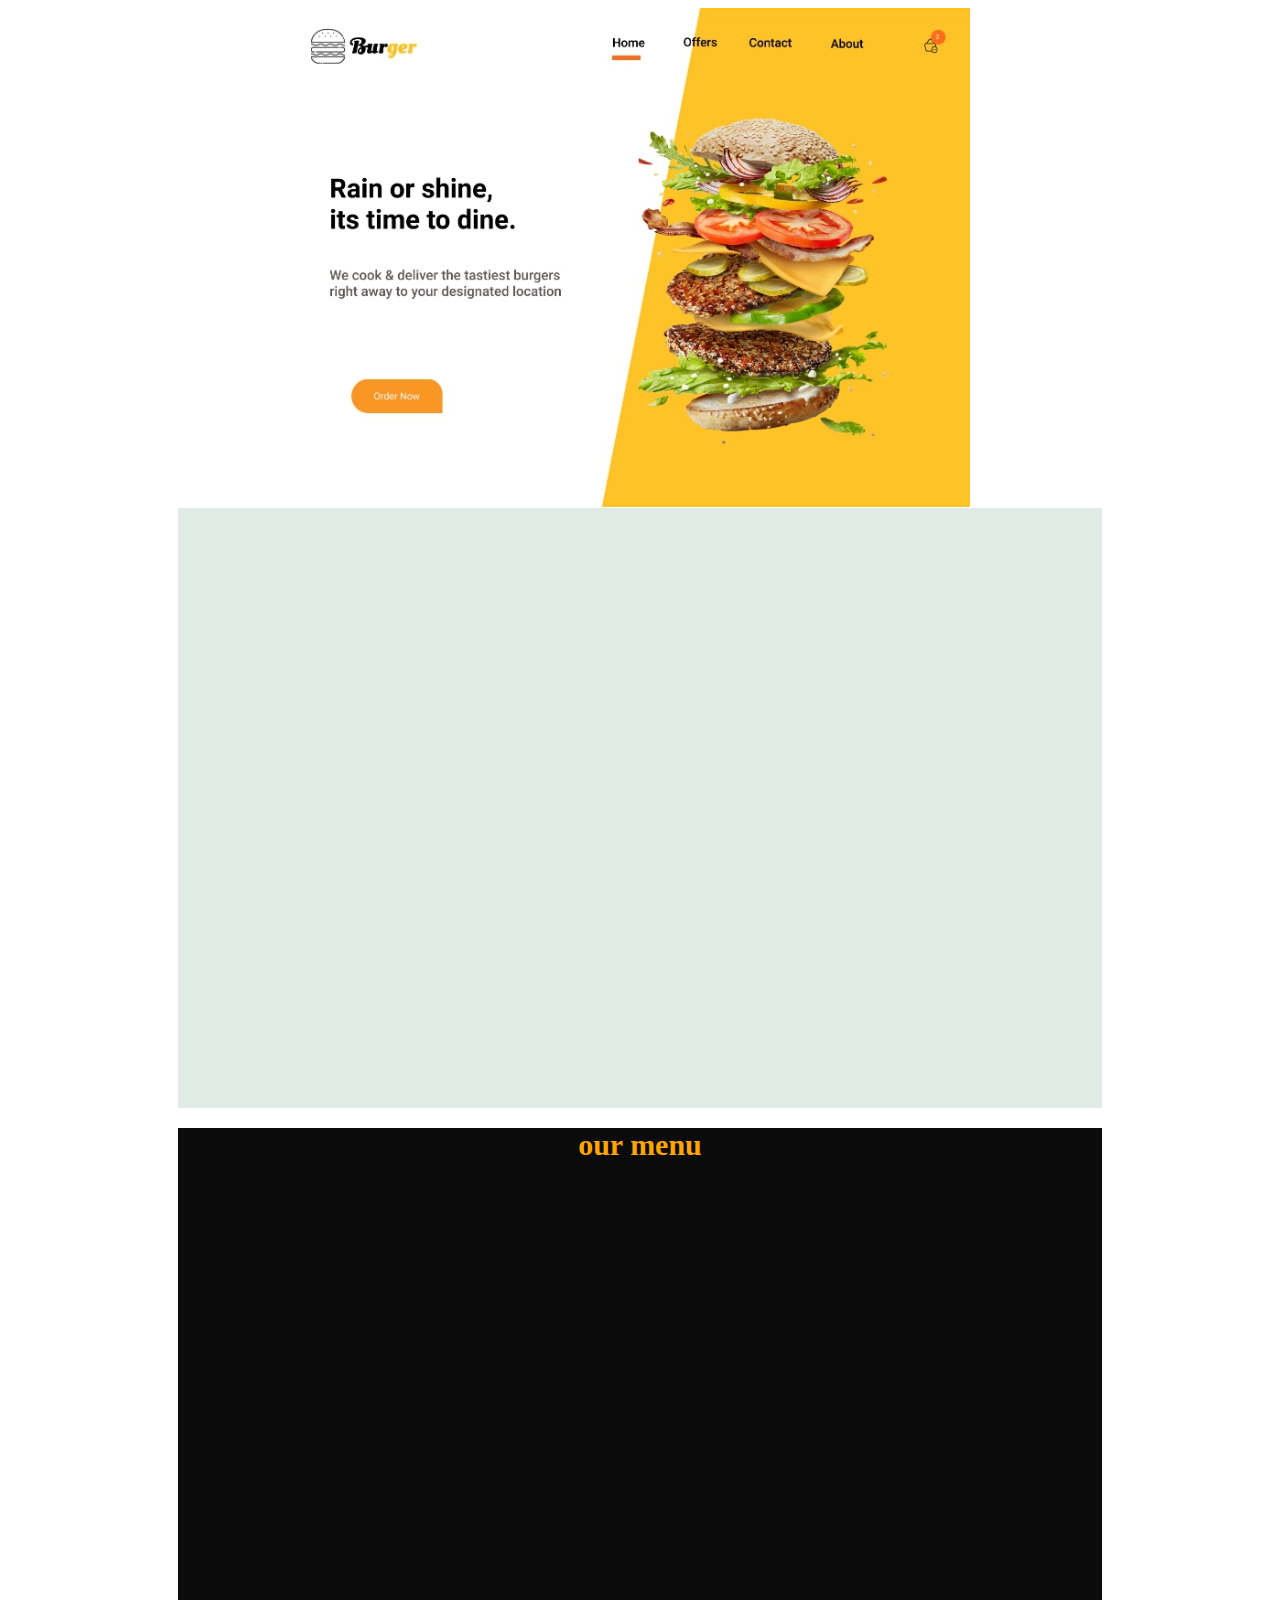
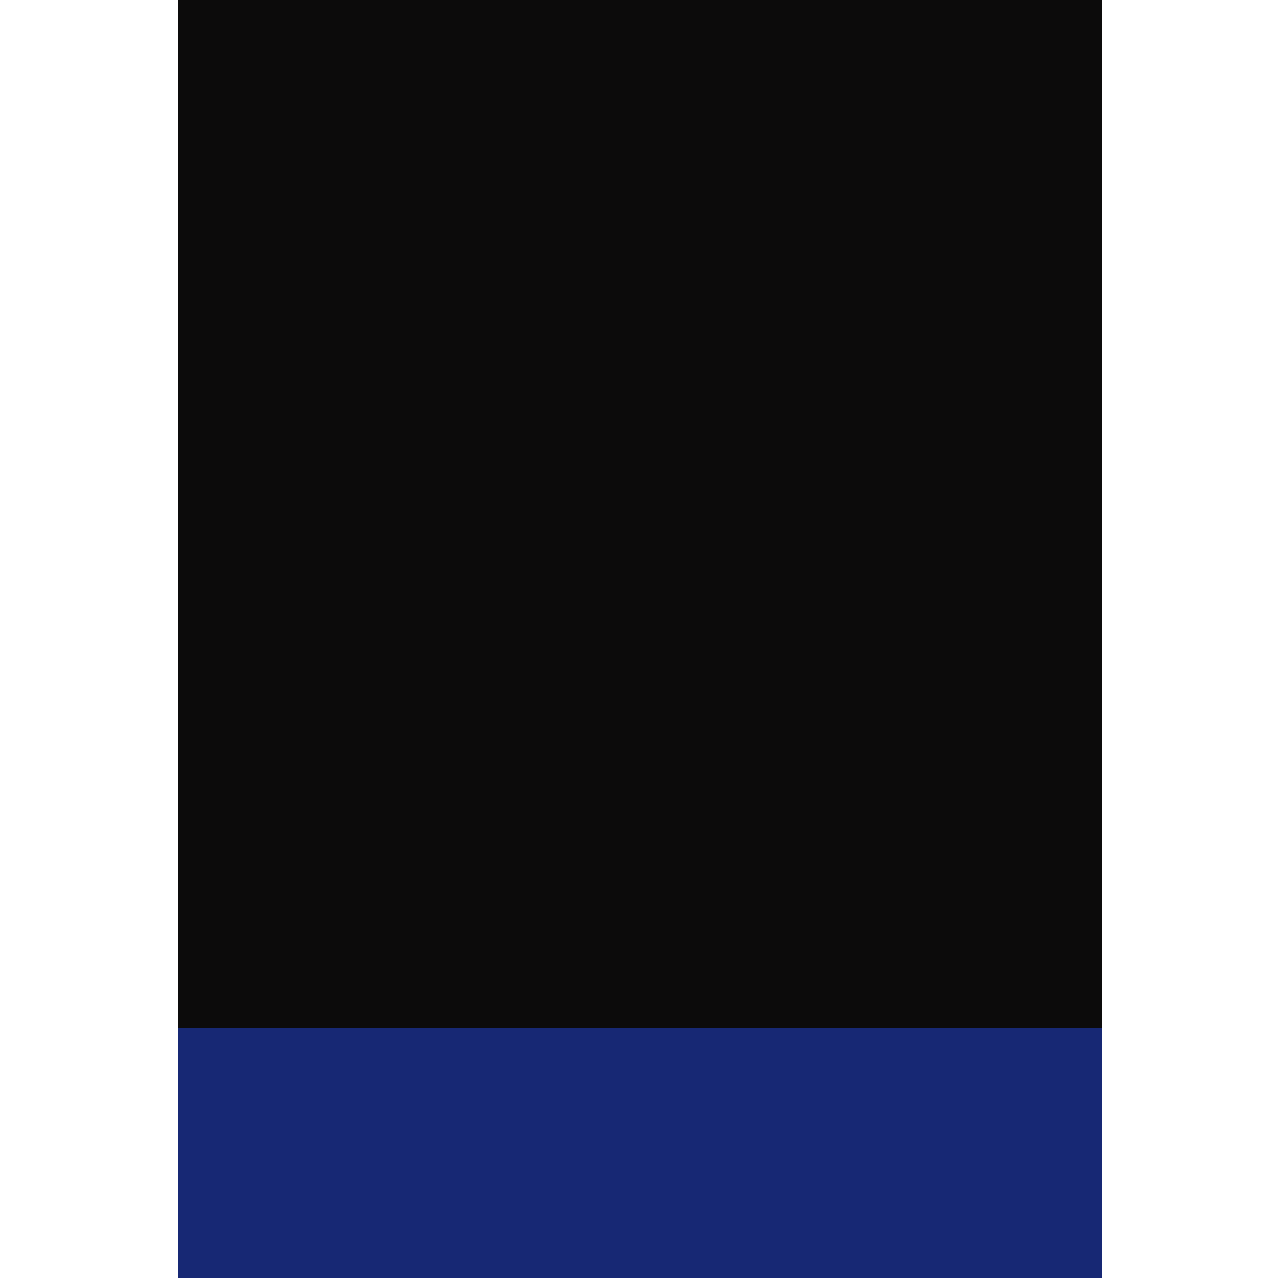
==== project33.html @ 37da5587 "changed layouts of the project" ====
<!DOCTYPE html>
<html lang="en">
<head>
    <meta charset="UTF-8">
    <meta http-equiv="X-UA-Compatible" content="IE=edge">
    <meta name="viewport" content="width=device-width, initial-scale=1.0">
    <title>Burger palace</title>
    <link rel="stylesheet" href="style.css">
</head>
<body>
  <div class="container"> 
    <header>
       <img src="images/title.png" alt="">
             
    </header>
    <header>
        
    </header>
    
    <nav>
      
    </nav>
    <main>
        <h1>our menu</h1>
        <table>
                    
        </table>

    </main>
    
    <footer> 
        
    </footer>
  </div>
</body>
</html>
---- style.css ----
header { 
    background-color: white;
    height: 250px;    
    margin-left: auto;
    margin-right: auto;
    width: auto;
    text-align: center;
    
    }
nav {
    background-color: #e1ebe6;
    height: 600px; 
    margin-left: auto;
    margin-right: auto;
    padding-left: 15px;
    padding-right: 15px;
    text-align: center;
}
.container { 
    margin-left: auto;
    margin-right: auto;
    width: 924px;
    
}
main { 
    background-color: rgb(12, 11, 11);
    height: 1500px;
    margin-left: auto;
    margin-right: auto;
}
footer { 
    background-color: rgb(23, 40, 116);
    margin-left: auto;
    margin-right: auto;
    height: 250px;
}
table {

}
h1 {
    font-size: 30px;
    color: orange;
    font-family:poppins;
    text-align: center;
}
nav a {
    text-decoration: none;
    font-size: medium;
    padding-left: 12px;
    padding-right: 12px;
}
image { 
    min-height: 35opx;
    min-width: 924px;
}
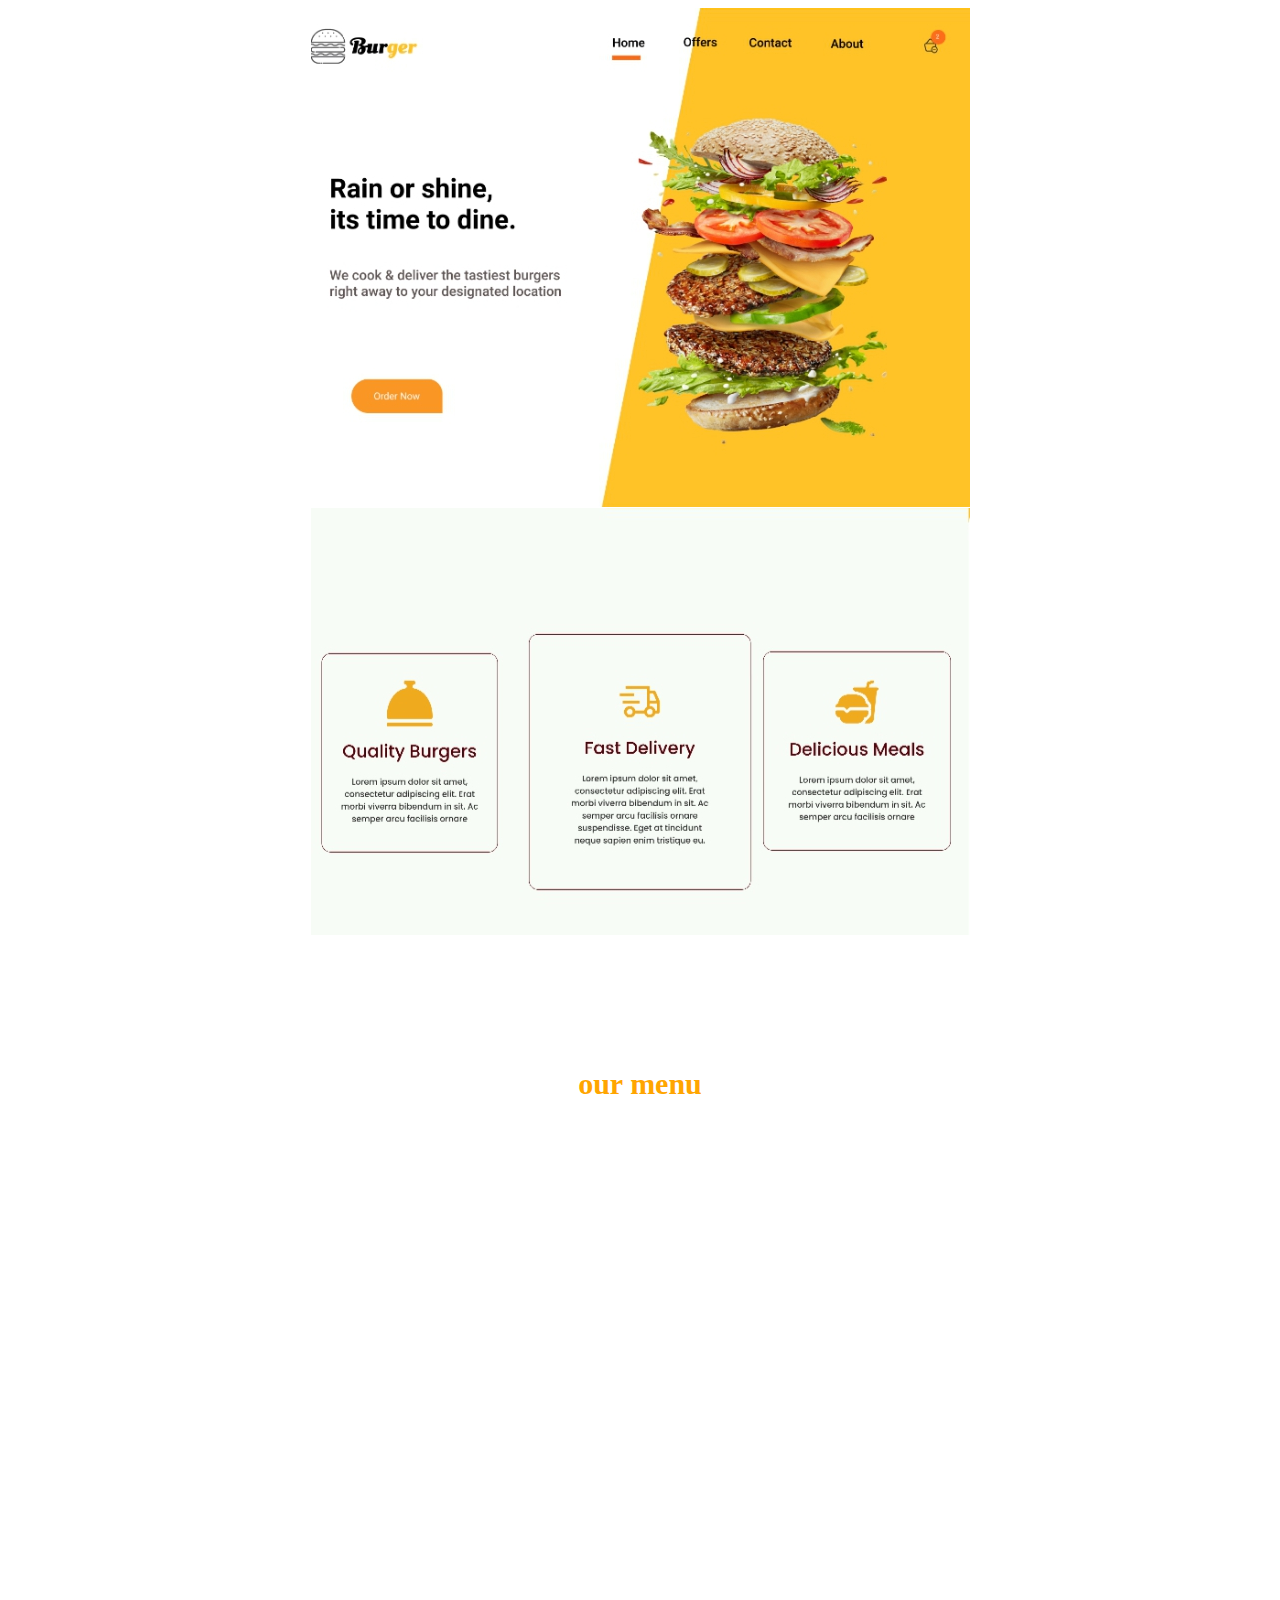
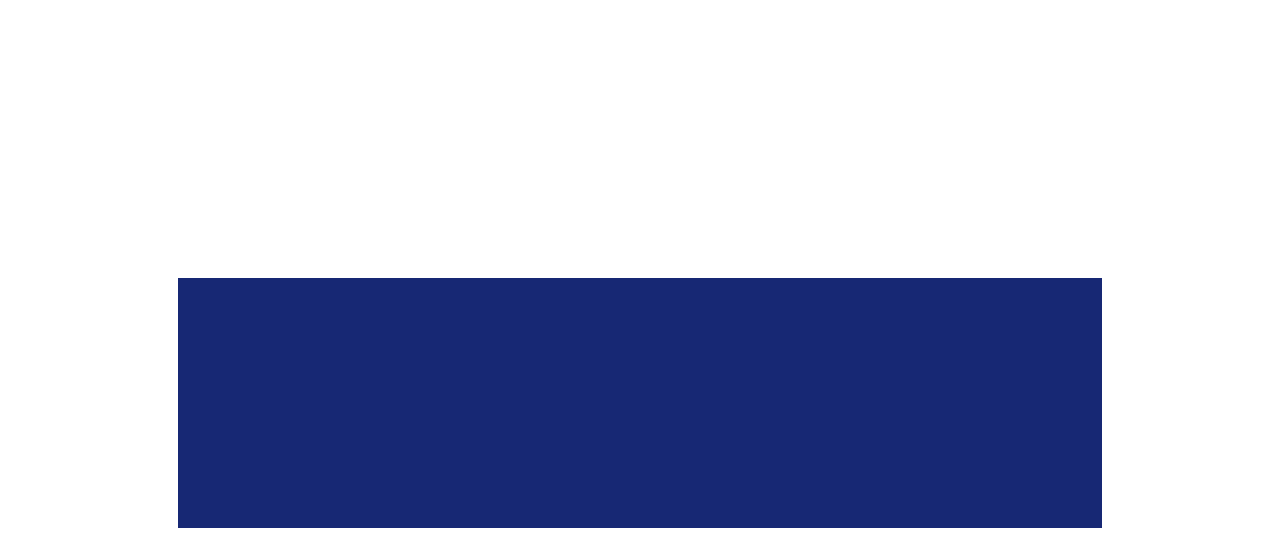
==== commit 21d2649f: "added the nav part of my project" ====
--- a/project33.html
+++ b/project33.html
@@ -18,9 +18,11 @@
     </header>
     
     <nav>
+        <img src="images/burger description.png" alt="">
       
     </nav>
     <main>
+       
         <h1>our menu</h1>
         <table>
                     
--- a/style.css
+++ b/style.css
@@ -5,26 +5,27 @@
     margin-right: auto;
     width: auto;
     text-align: center;
+    image-rendering: auto;
     
     }
 nav {
-    background-color: #e1ebe6;
-    height: 600px; 
+    background-color: white;
+    height: 400px; 
     margin-left: auto;
     margin-right: auto;
-    padding-left: 15px;
-    padding-right: 15px;
     text-align: center;
+    image-rendering: auto ;
 }
 .container { 
     margin-left: auto;
     margin-right: auto;
     width: 924px;
+    font: poppins;
     
 }
 main { 
-    background-color: rgb(12, 11, 11);
-    height: 1500px;
+    background-color: white;
+    height: 950px;
     margin-left: auto;
     margin-right: auto;
 }
@@ -42,7 +43,8 @@
     color: orange;
     font-family:poppins;
     text-align: center;
-}
+    padding-top: 15%;
+} 
 nav a {
     text-decoration: none;
     font-size: medium;
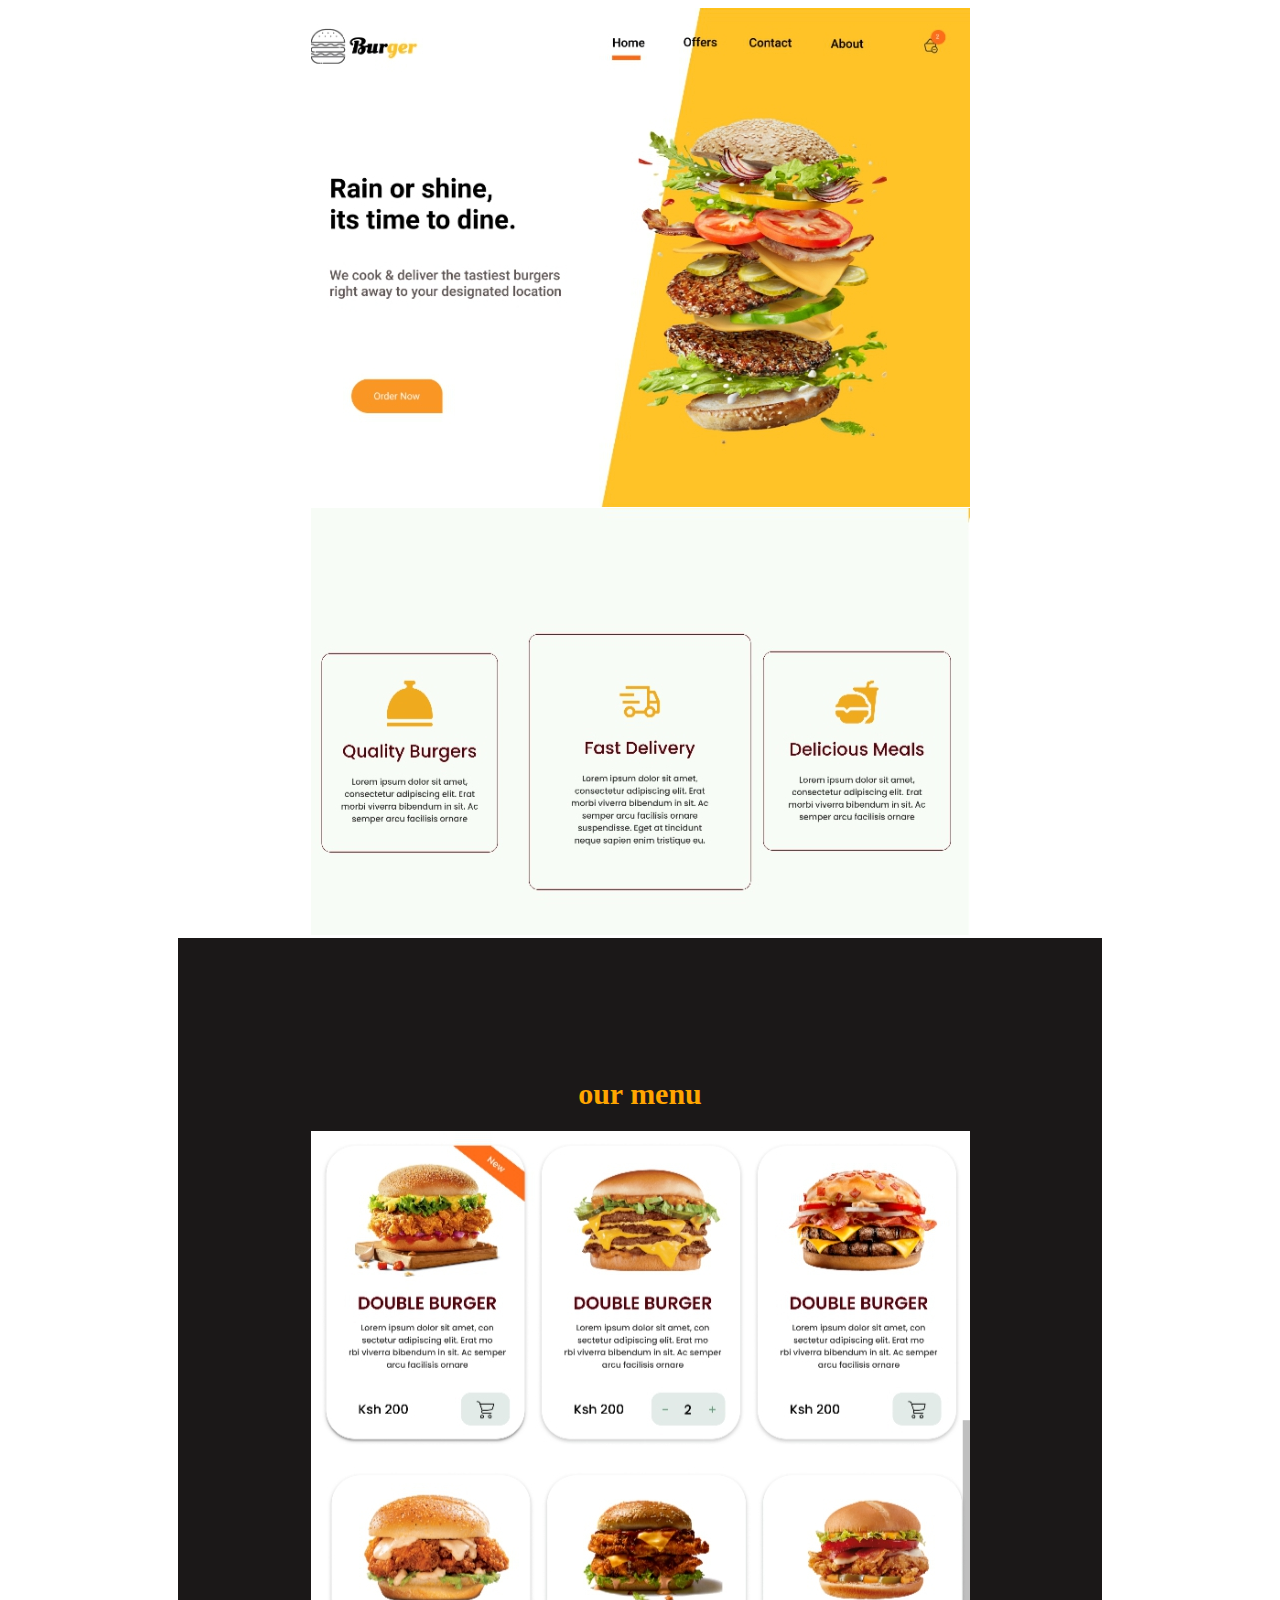
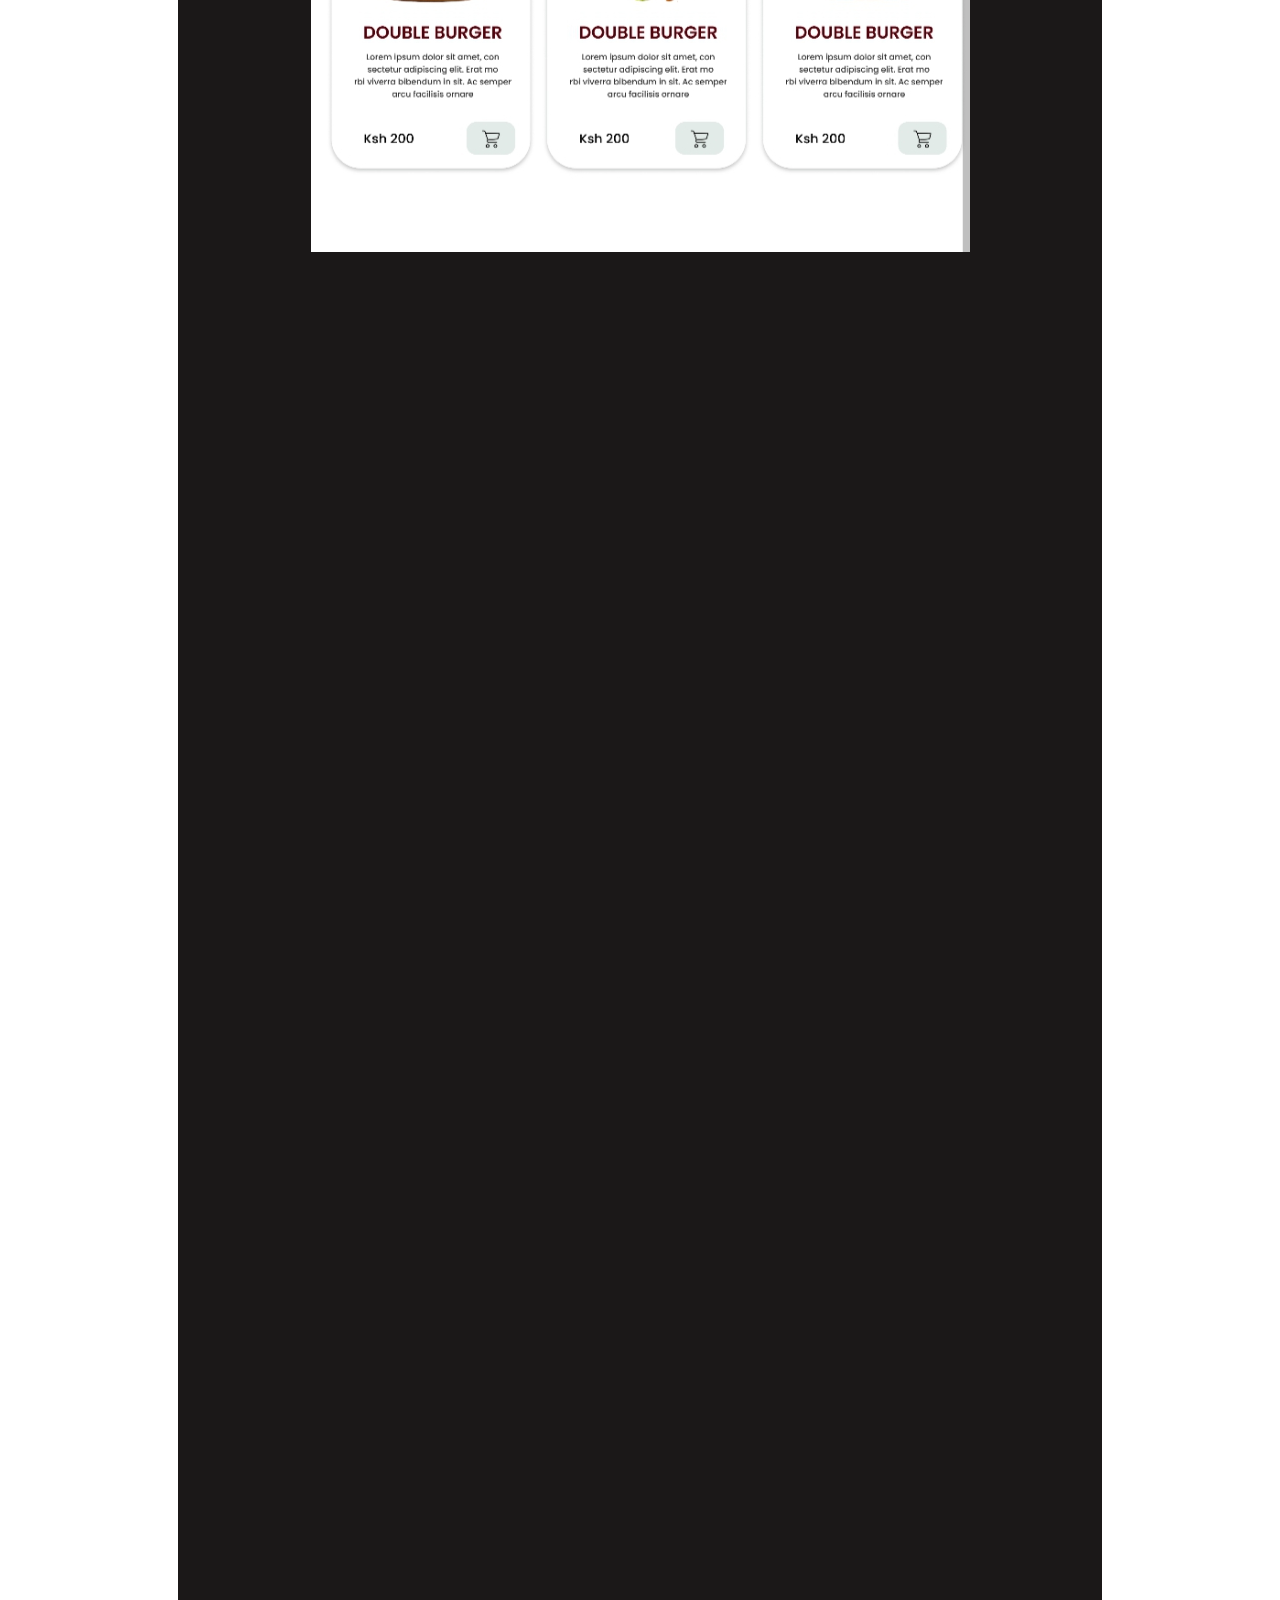
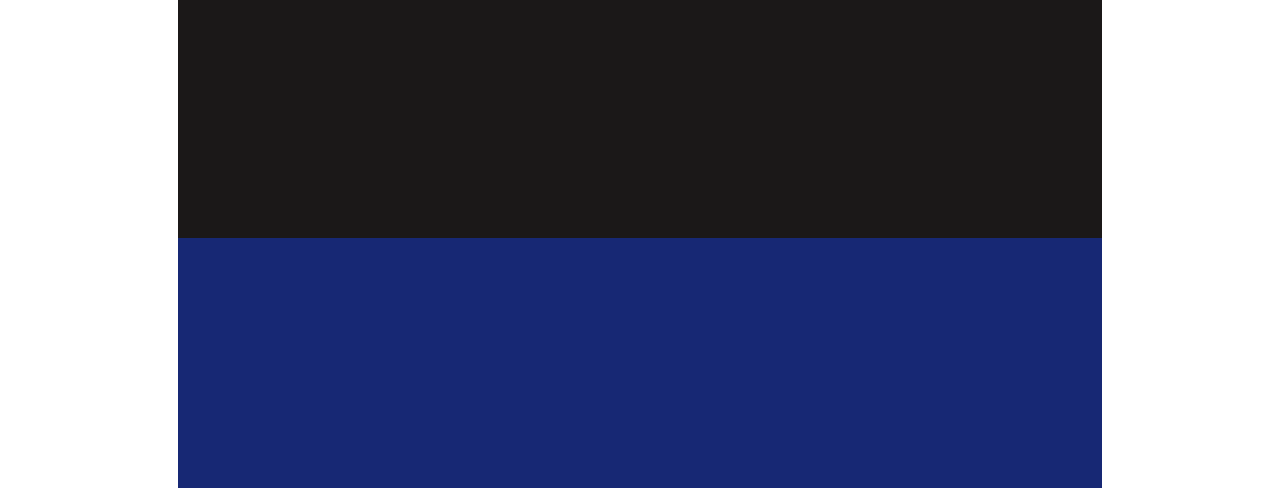
==== commit f21e9c76: "more content addedd" ====
--- a/project33.html
+++ b/project33.html
@@ -24,10 +24,15 @@
     <main>
        
         <h1>our menu</h1>
-        <table>
-                    
-        </table>
+        <p> 
+            <img src="images/6 burger combo.png" alt="">
 
+
+        </p>
+ 
+       
+        
+    
     </main>
     
     <footer> 
--- a/style.css
+++ b/style.css
@@ -10,7 +10,7 @@
     }
 nav {
     background-color: white;
-    height: 400px; 
+    height: 410px; 
     margin-left: auto;
     margin-right: auto;
     text-align: center;
@@ -24,19 +24,17 @@
     
 }
 main { 
-    background-color: white;
-    height: 950px;
+    background-color: rgb(27, 24, 24);
+    height: 2500px;
     margin-left: auto;
     margin-right: auto;
+    width: 924px;
 }
 footer { 
     background-color: rgb(23, 40, 116);
     margin-left: auto;
     margin-right: auto;
     height: 250px;
-}
-table {
-
 }
 h1 {
     font-size: 30px;
@@ -51,8 +49,13 @@
     padding-left: 12px;
     padding-right: 12px;
 }
-image { 
-    min-height: 35opx;
-    min-width: 924px;
+img { 
+    text-align: center;
+    margin: right 50px;;
 }
+p {
+    text-align: center;
+} 
+
+
    
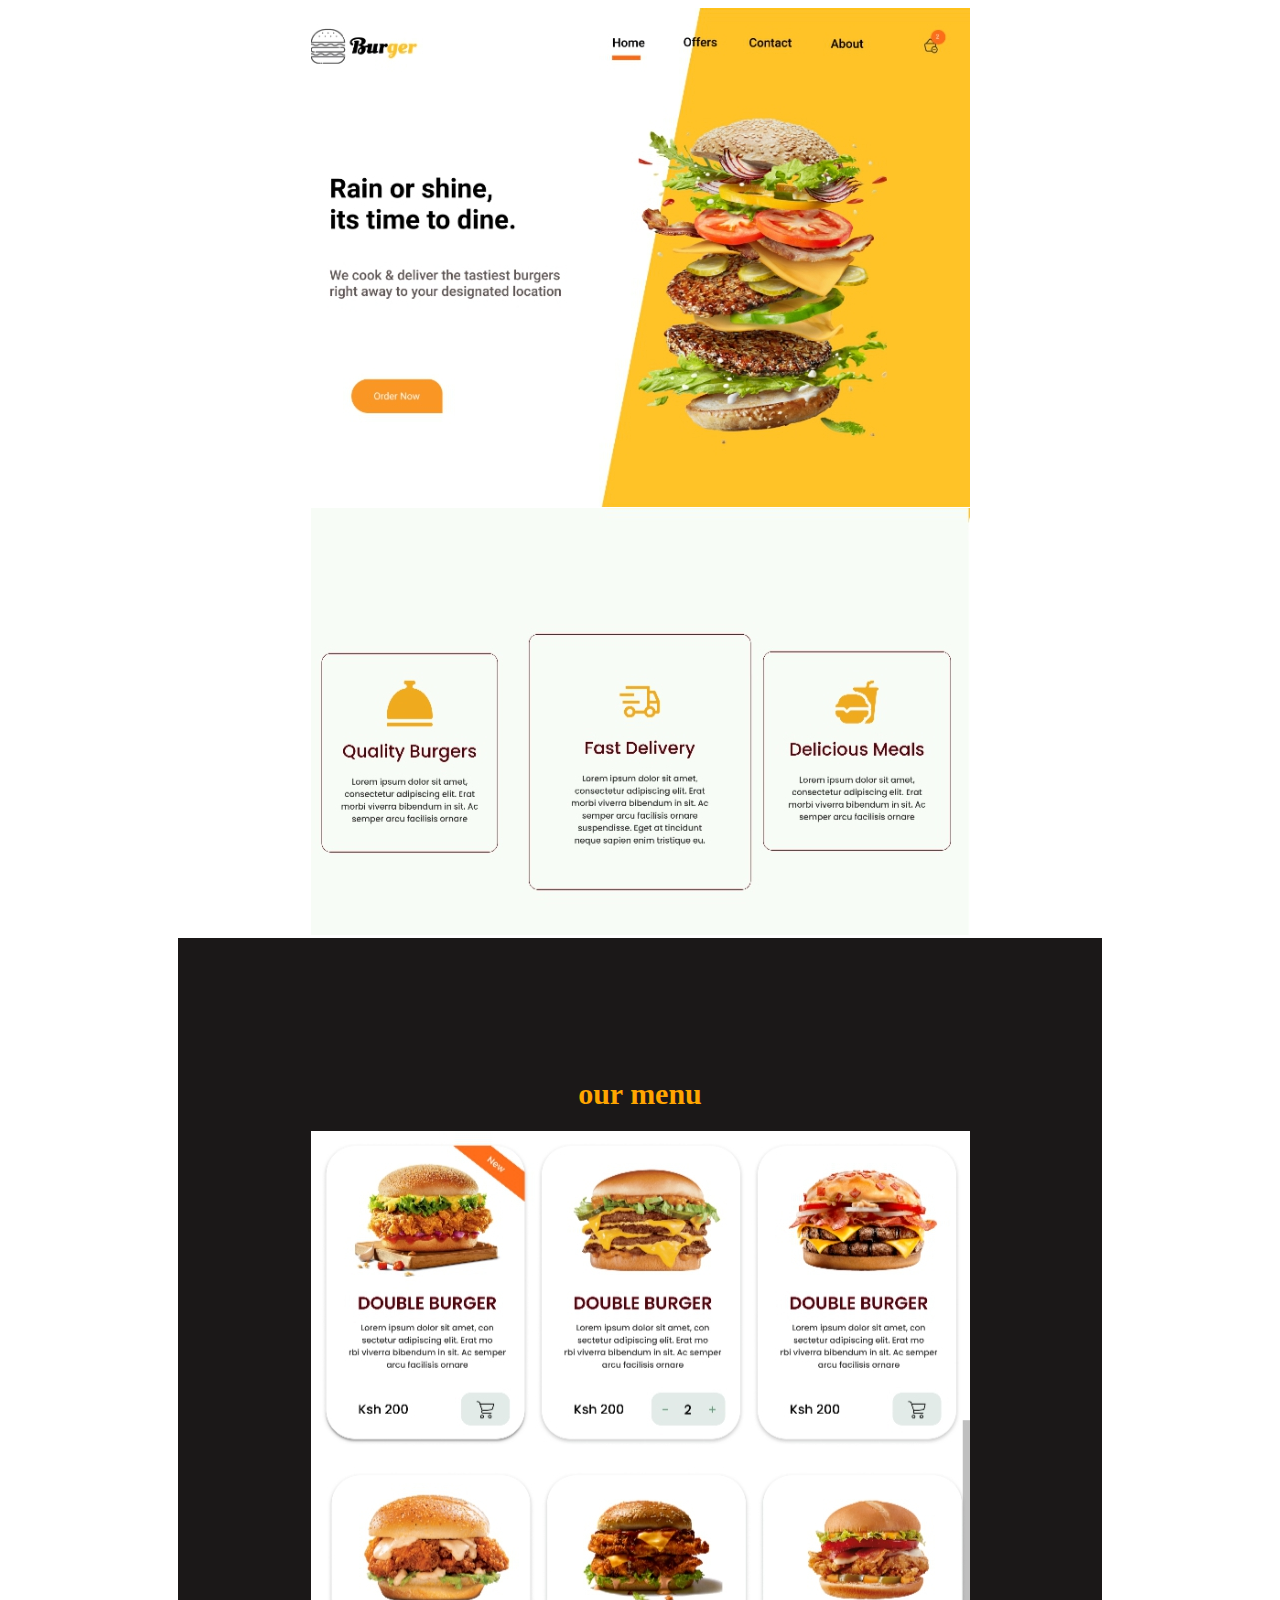
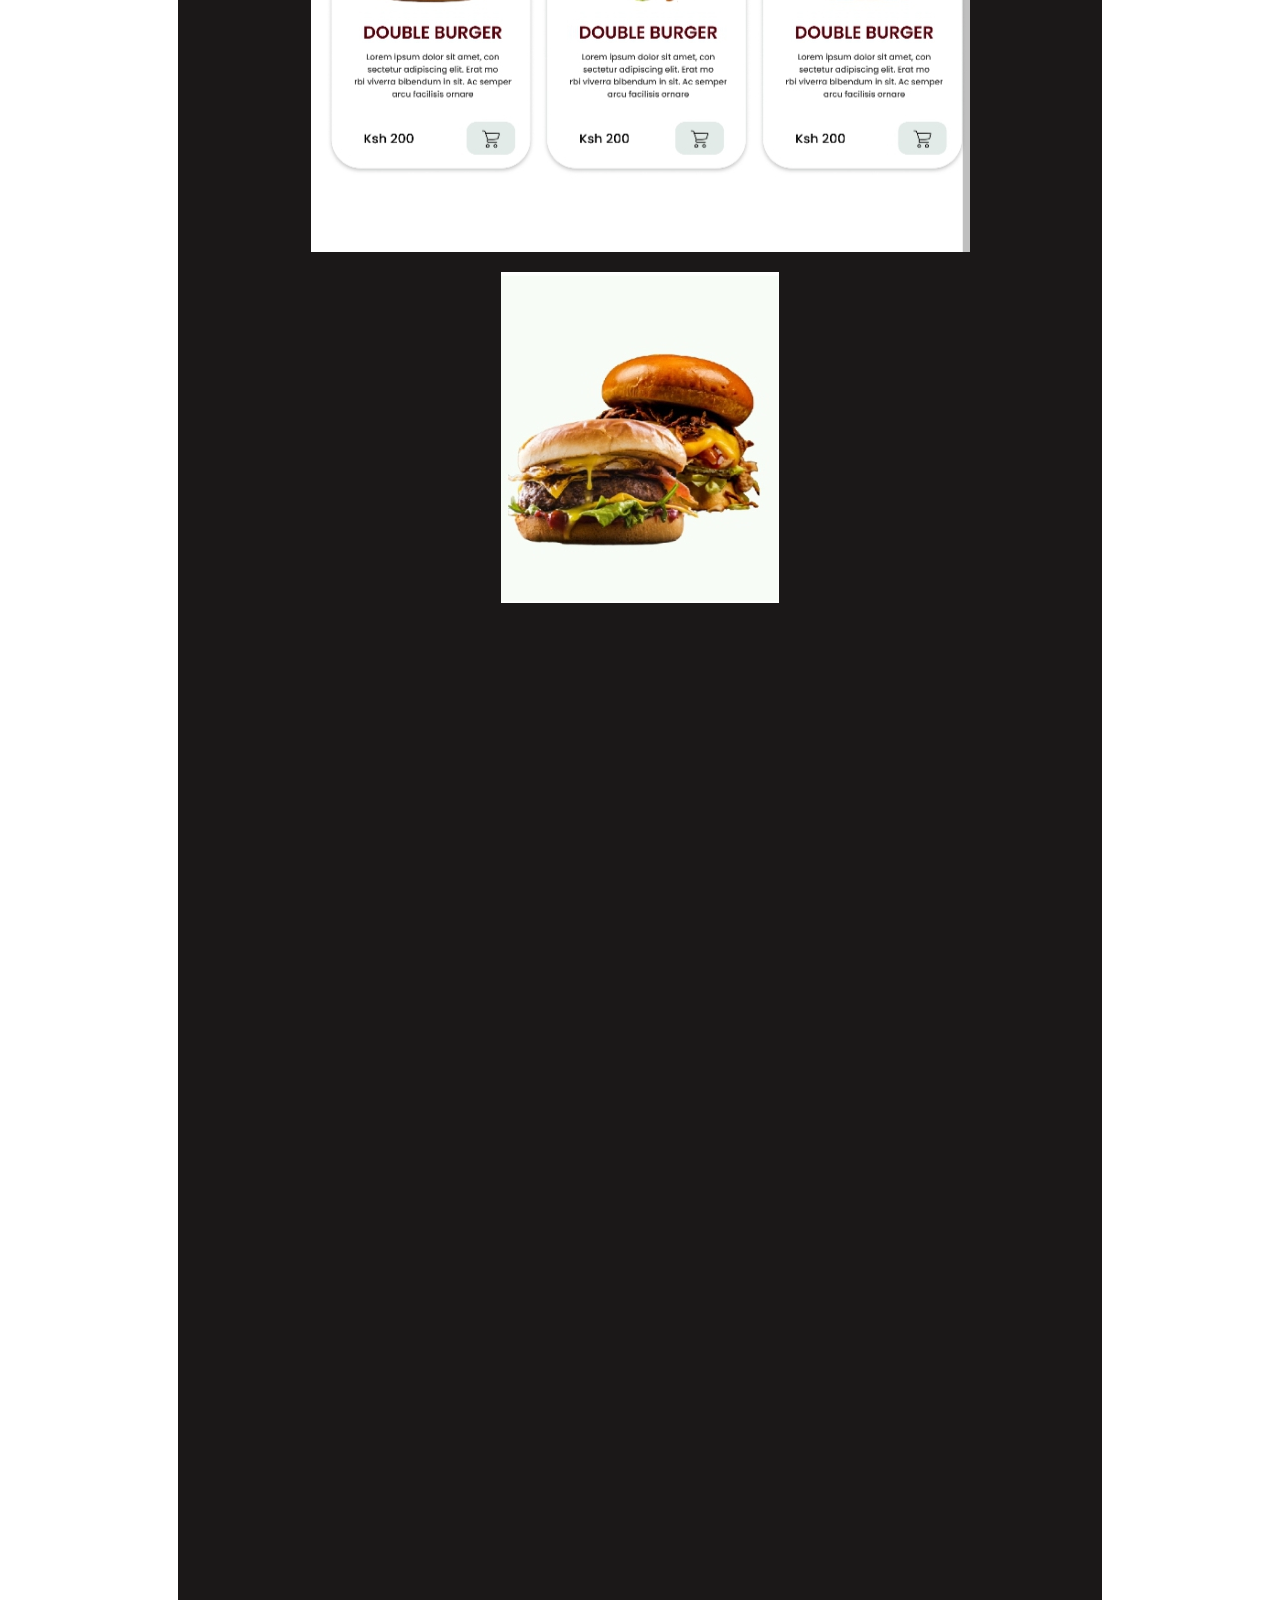
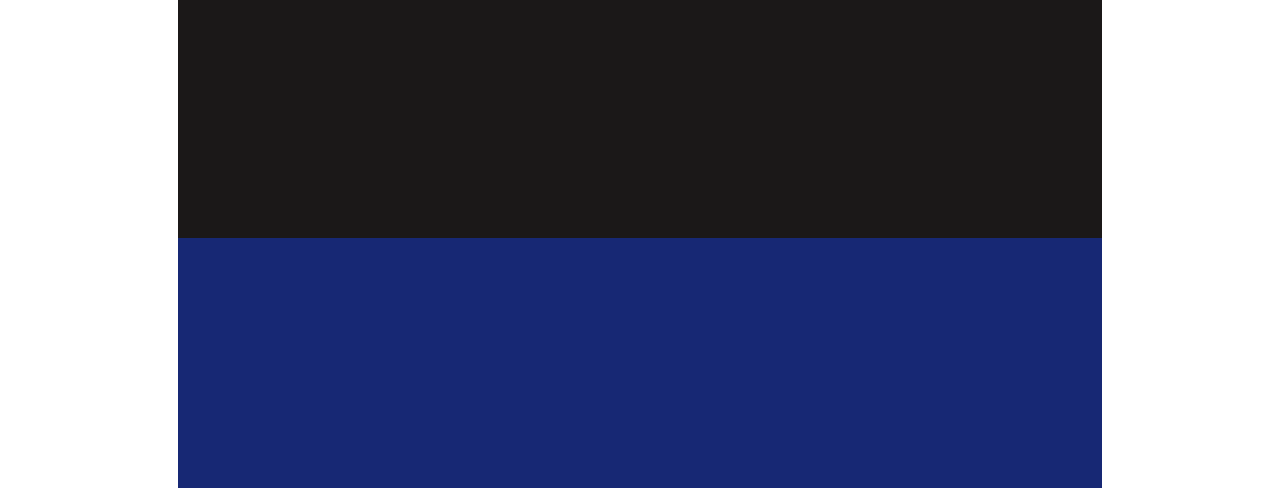
==== commit 4e4c2fa9: "added something from the images folder" ====
--- a/project33.html
+++ b/project33.html
@@ -25,9 +25,10 @@
        
         <h1>our menu</h1>
         <p> 
-            <img src="images/6 burger combo.png" alt="">
-
-
+            <img src="images/6 burger combo.png" alt="">          
+        </p>
+        <p> 
+            <img src="images/double decker.png" alt="">
         </p>
  
        
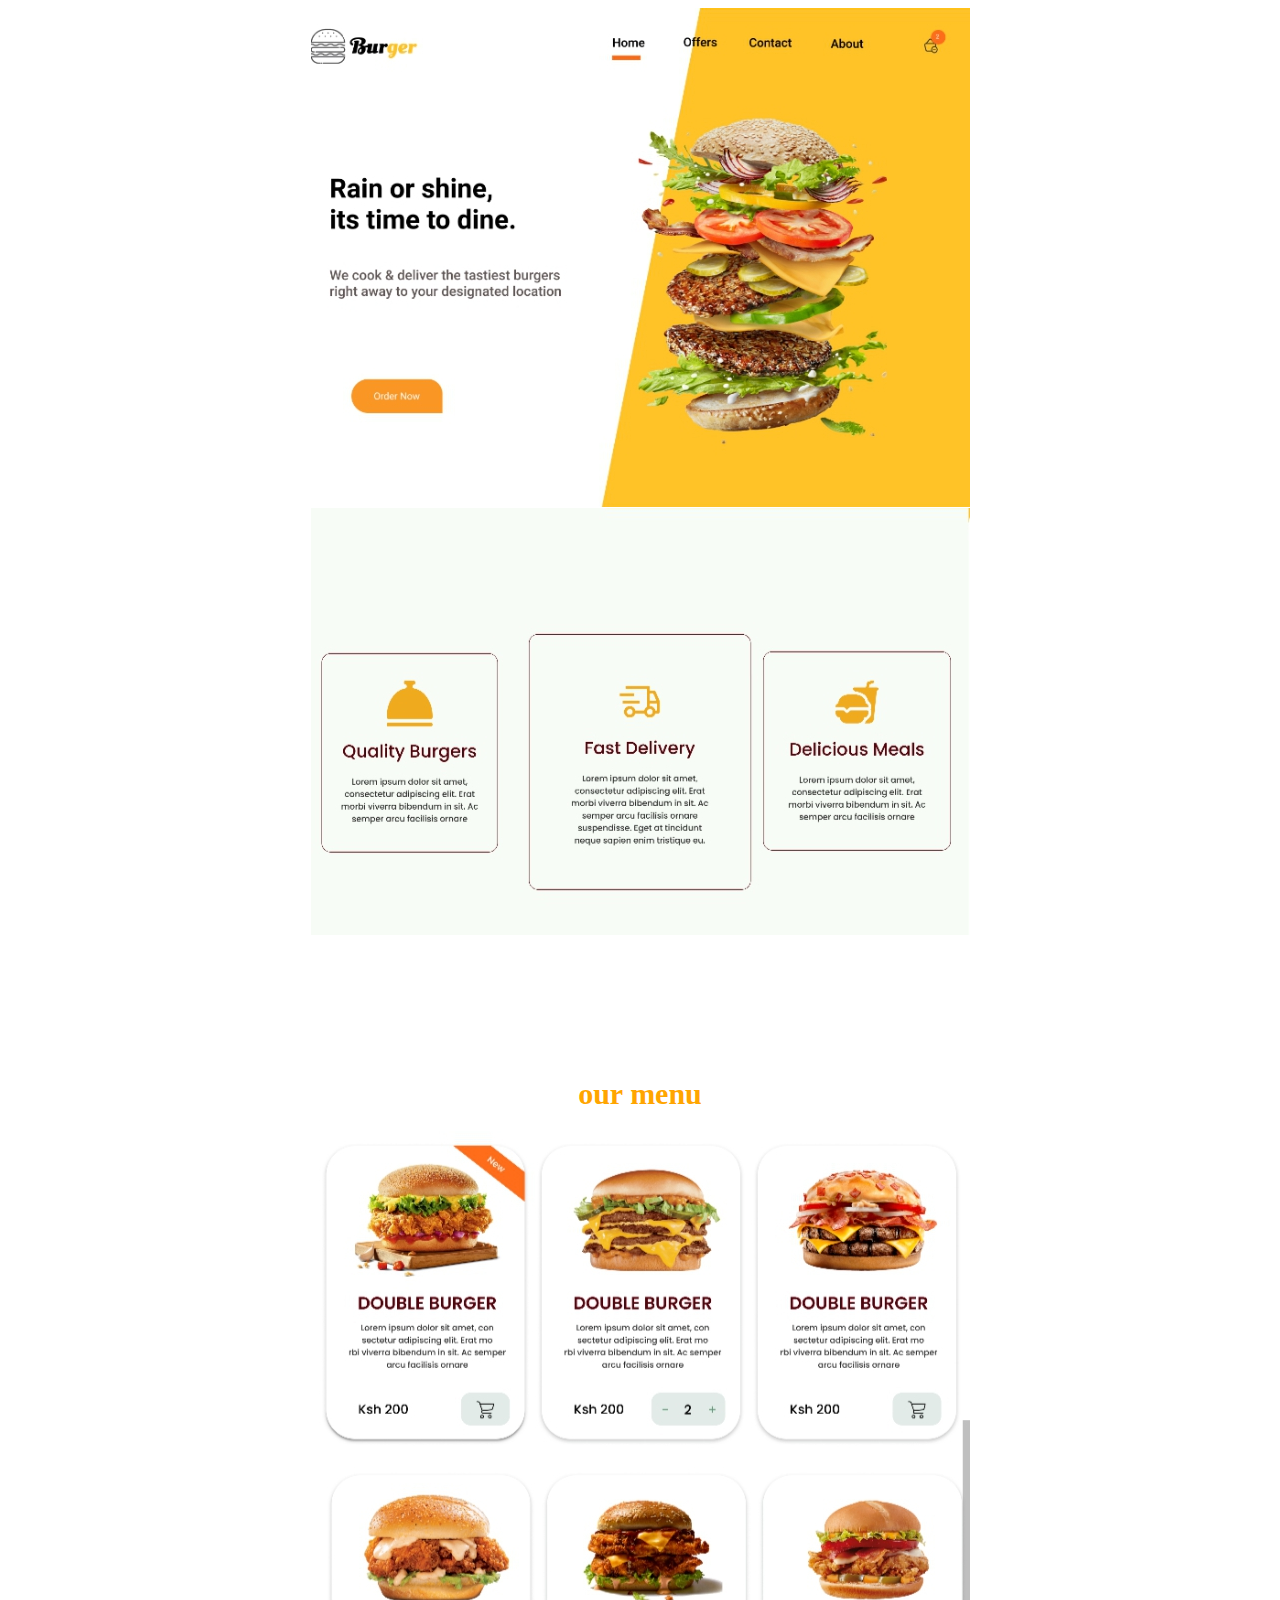
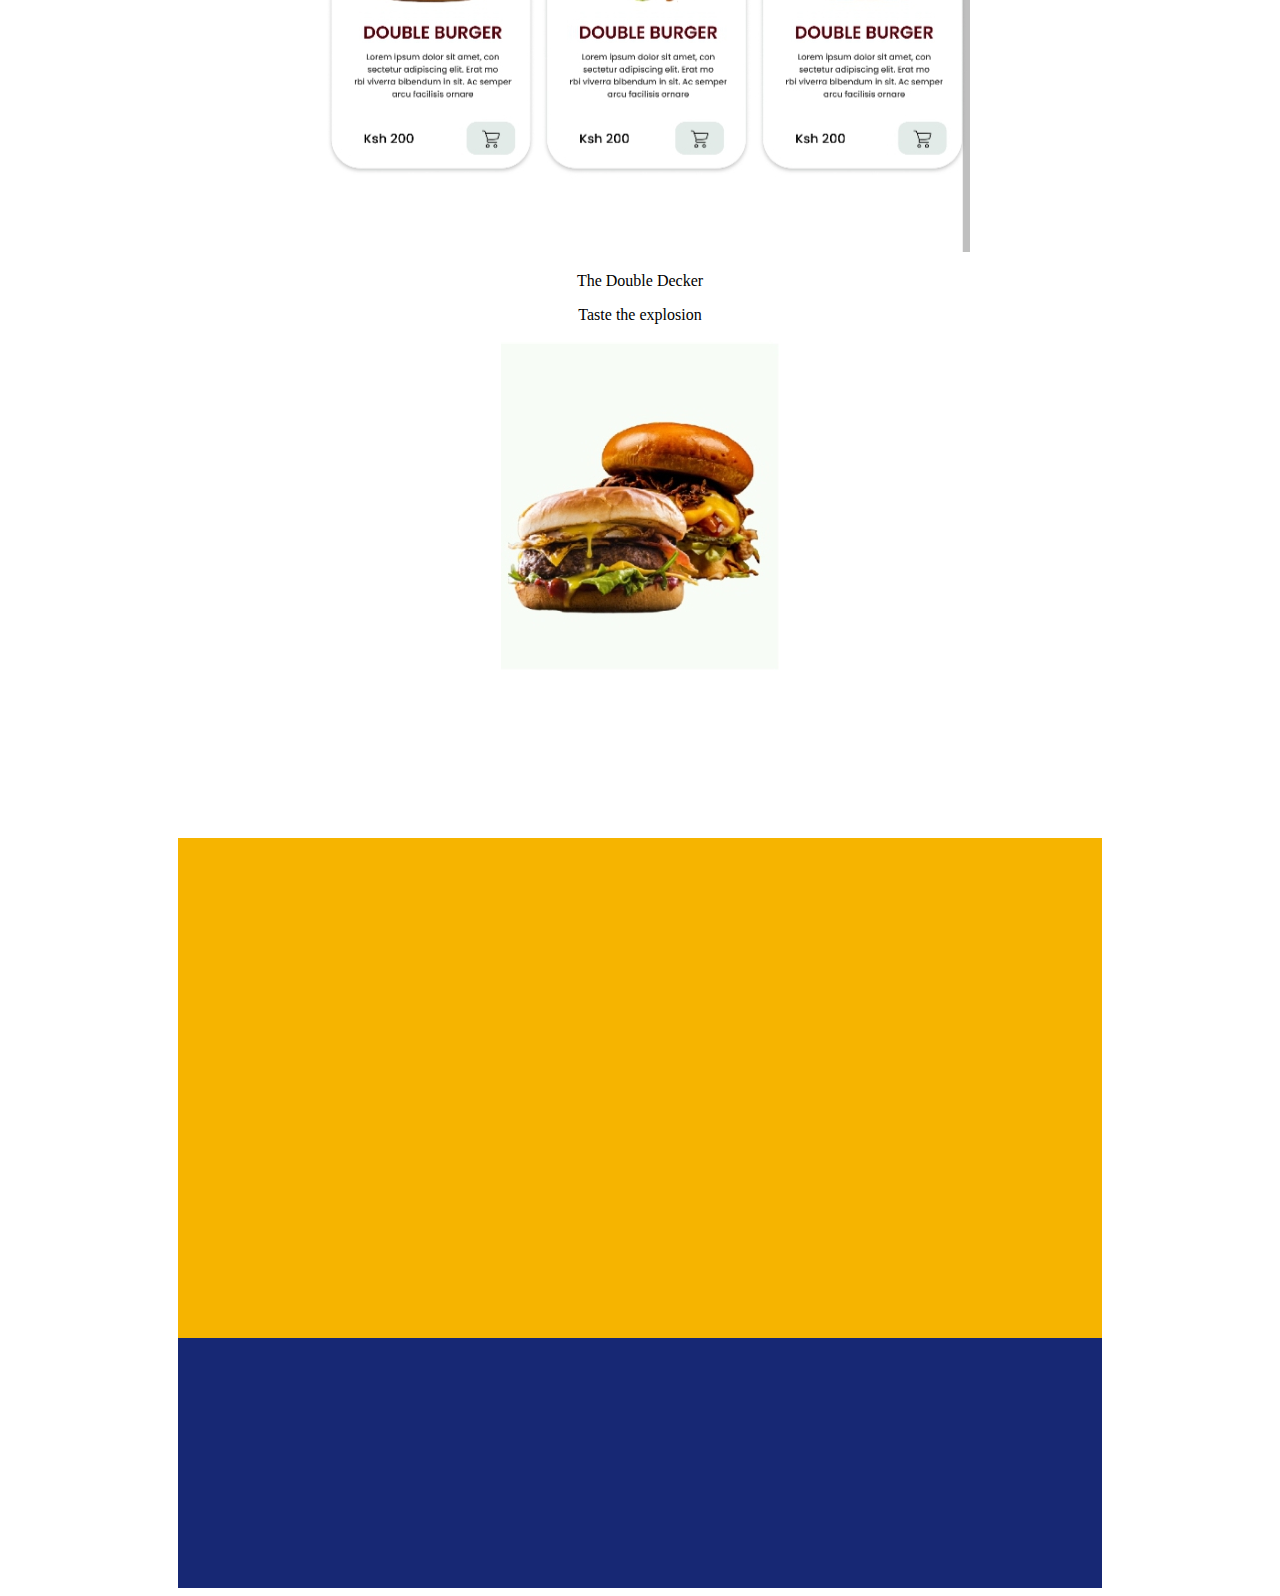
==== commit 463244d6: "added a section to the project" ====
--- a/project33.html
+++ b/project33.html
@@ -28,13 +28,20 @@
             <img src="images/6 burger combo.png" alt="">          
         </p>
         <p> 
+            <div class="img_align">
+            <p>The Double Decker</p>
+            <p> Taste the explosion</p>
             <img src="images/double decker.png" alt="">
+        </div>        
         </p>
  
        
         
     
     </main>
+    <section> 
+        
+    </section>
     
     <footer> 
         
--- a/style.css
+++ b/style.css
@@ -24,11 +24,12 @@
     
 }
 main { 
-    background-color: rgb(27, 24, 24);
-    height: 2500px;
+    background: color #e1ebe6;
+    height: 1500px;
     margin-left: auto;
     margin-right: auto;
     width: 924px;
+    text-align: center;
 }
 footer { 
     background-color: rgb(23, 40, 116);
@@ -49,13 +50,16 @@
     padding-left: 12px;
     padding-right: 12px;
 }
-img { 
-    text-align: center;
-    margin: right 50px;;
+section { 
+    background-color: #f6b400;
+    margin-left: auto;
+    margin-right: auto;
+    height: 500px;
+
 }
-p {
-    text-align: center;
-} 
+
+
+ 
 
 
    
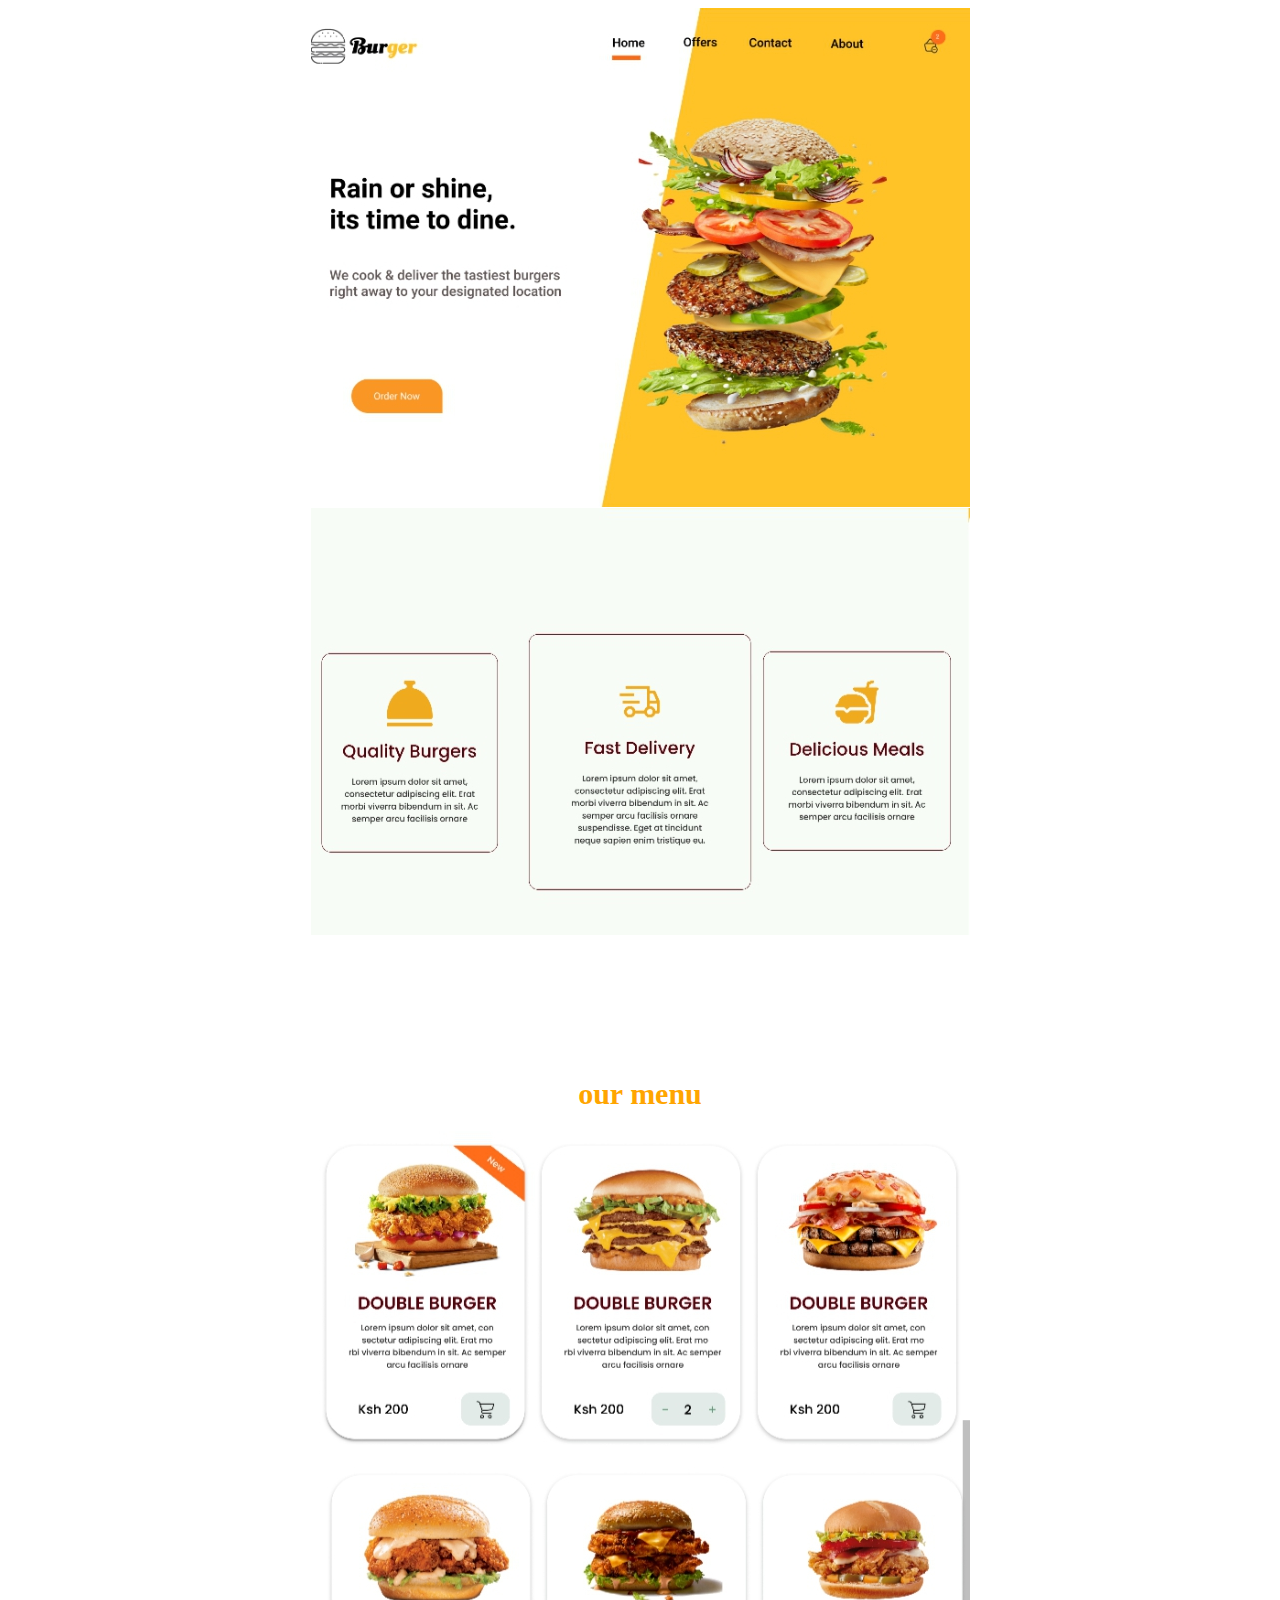
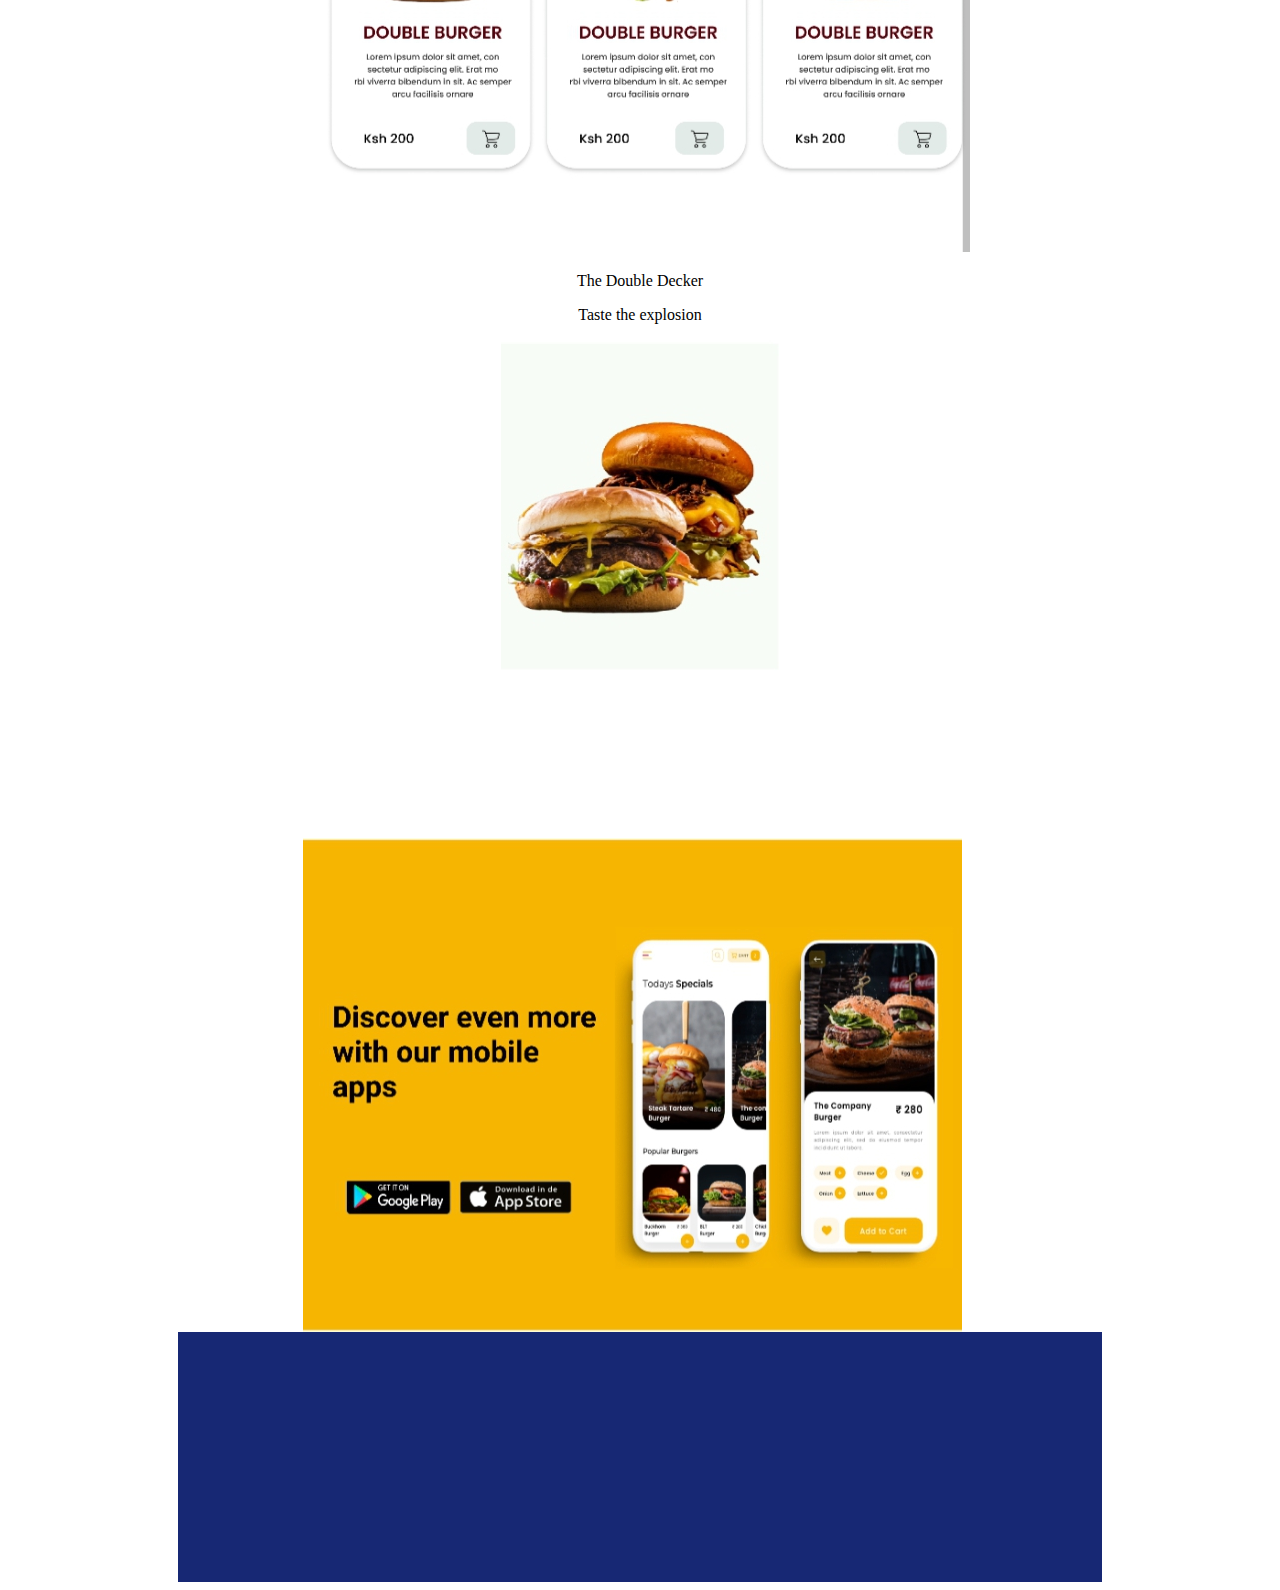
==== commit 2556e50d: "changes to project" ====
--- a/project33.html
+++ b/project33.html
@@ -40,8 +40,10 @@
     
     </main>
     <section> 
-        
-    </section>
+        <div class="img_align">
+        <img src="images/contacts.png" alt="">
+        </div>
+    </section>  
     
     <footer> 
         
--- a/style.css
+++ b/style.css
@@ -52,10 +52,12 @@
 }
 section { 
     background-color: #f6b400;
-    margin-left: auto;
+    margin-left: 13.5%;
     margin-right: auto;
-    height: 500px;
-
+    height: 494px;
+    width: 540px;
+    text-align: center;
+    
 }
 
 
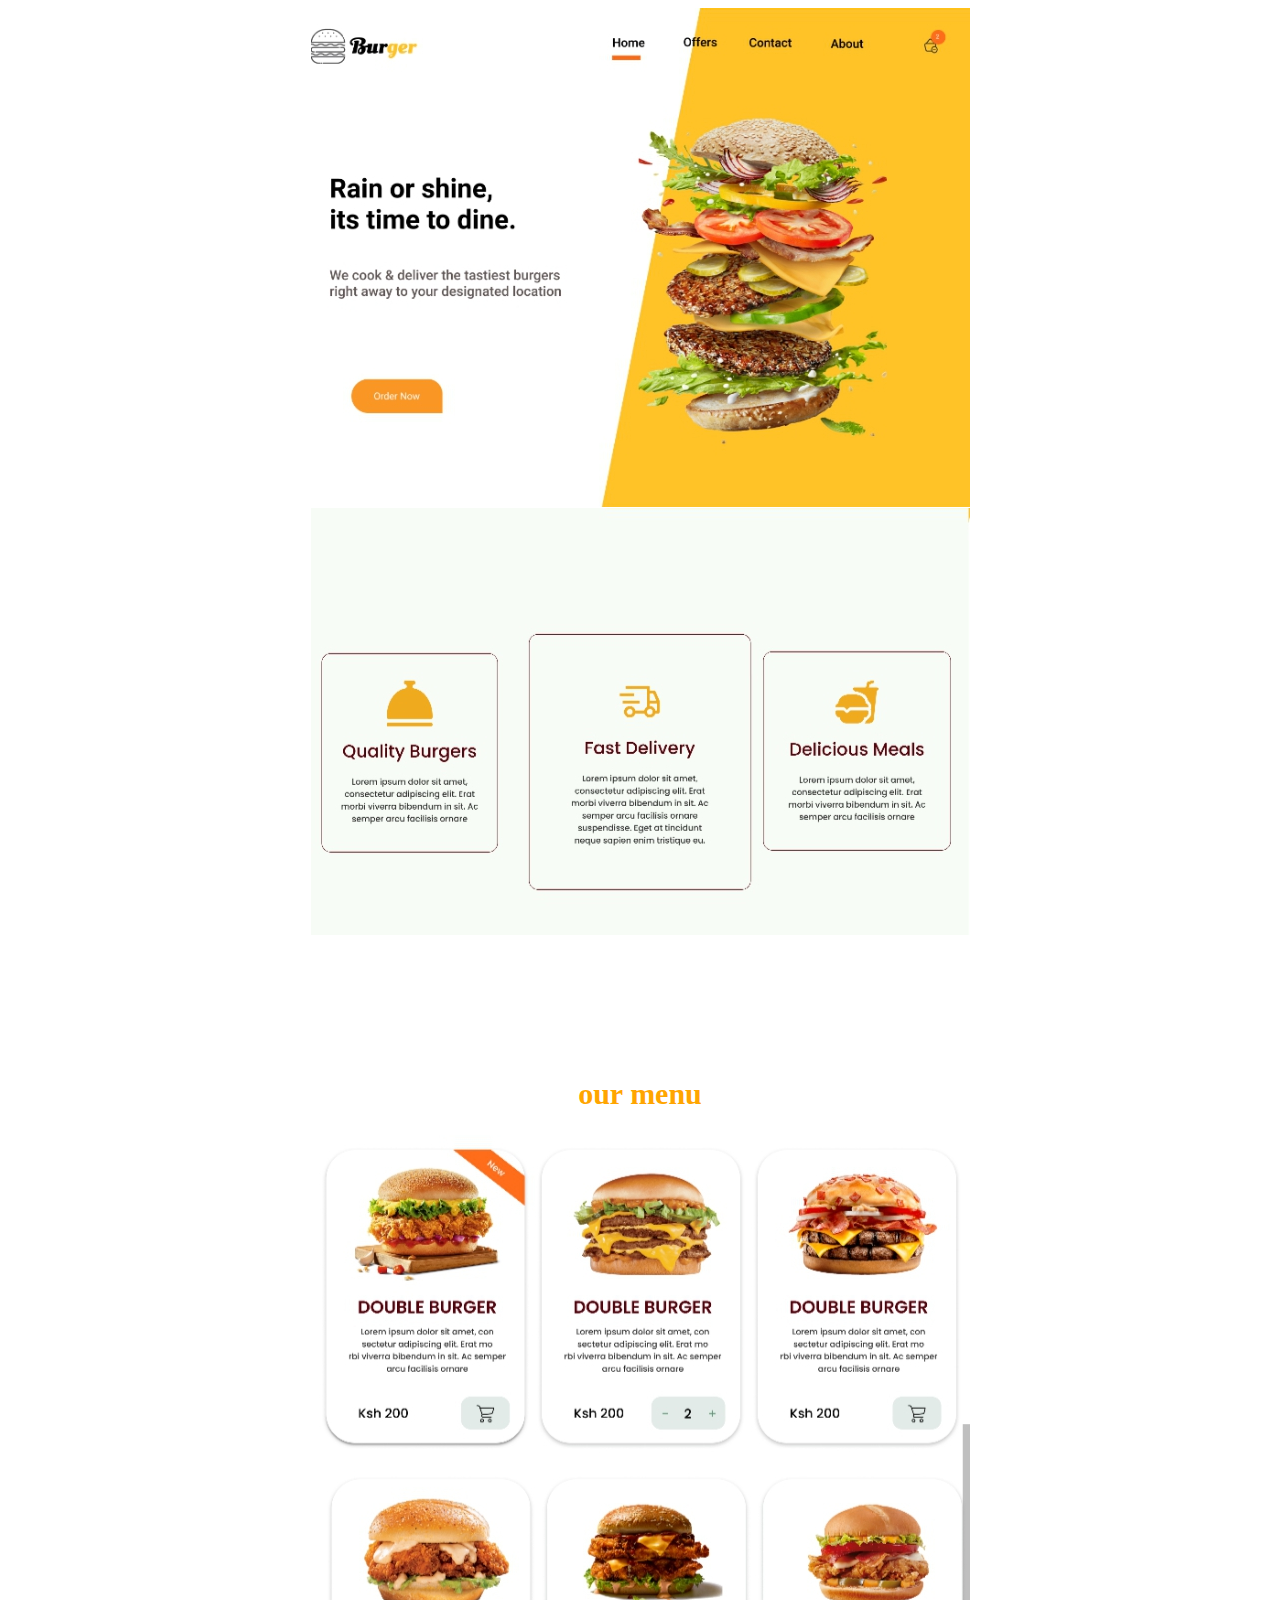
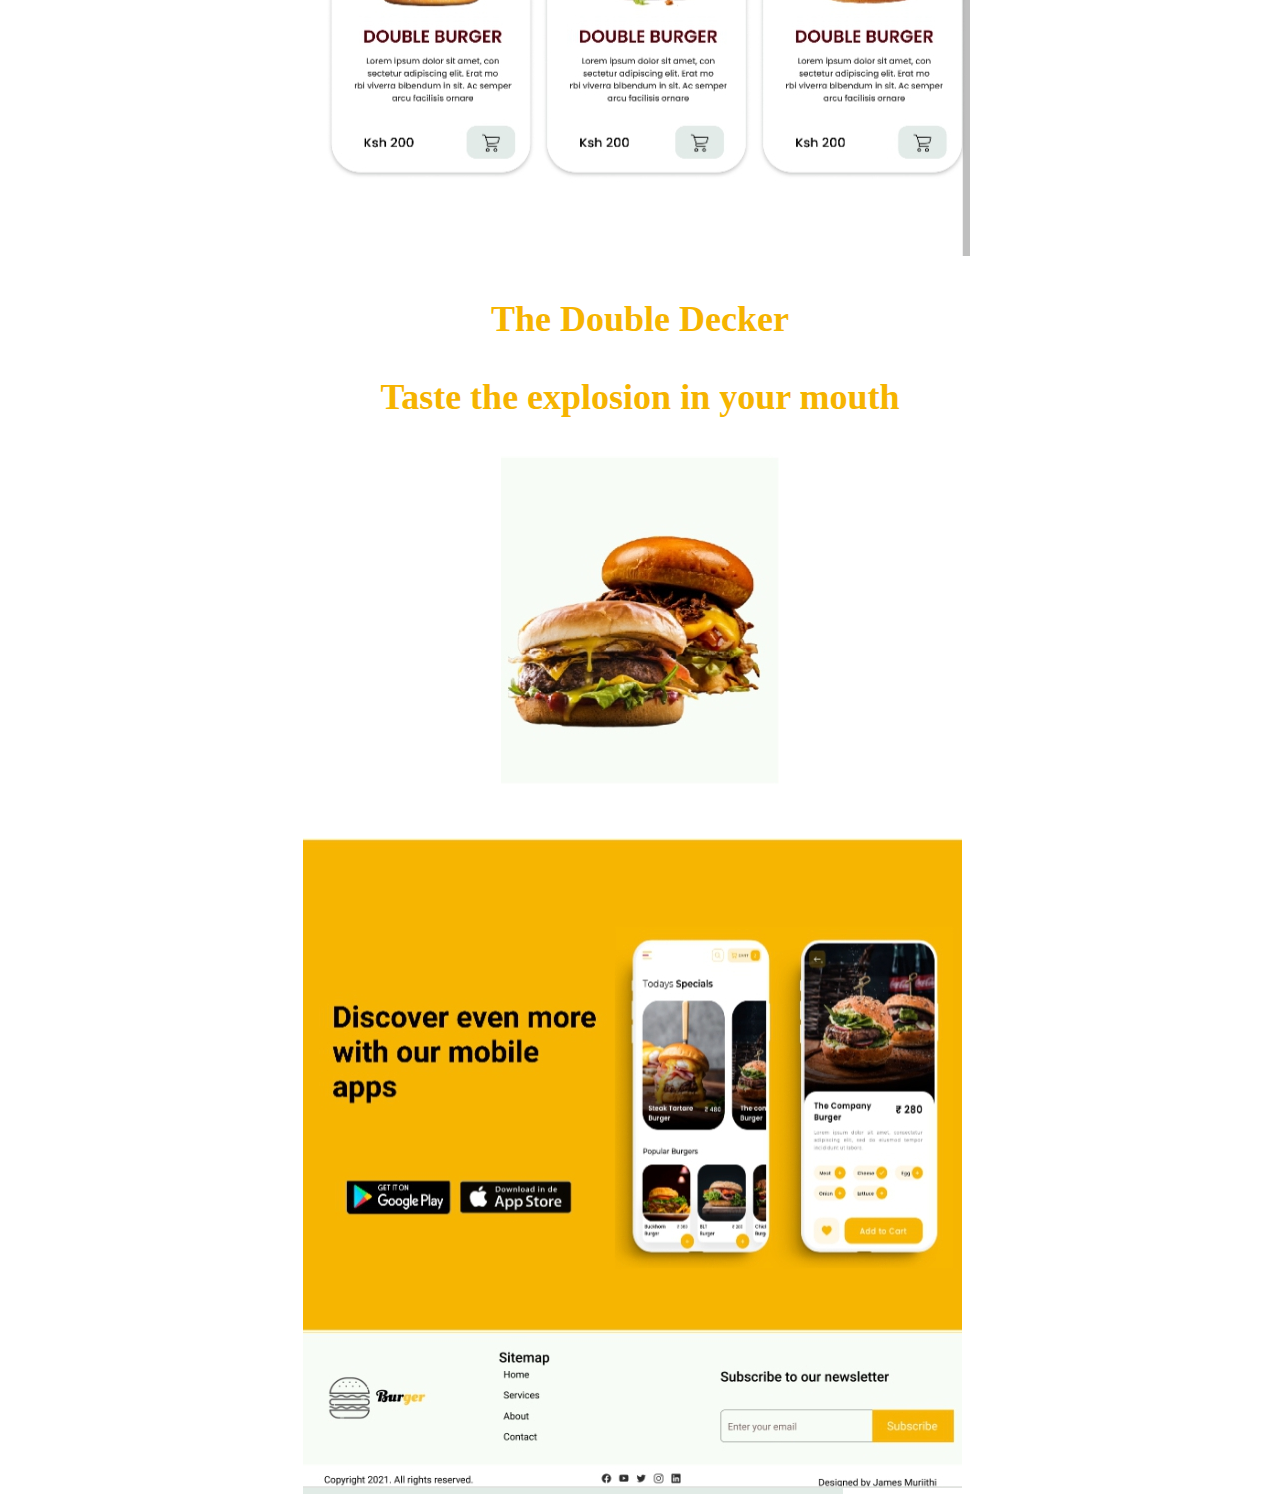
==== commit 7b8fbd19: "added images" ====
--- a/project33.html
+++ b/project33.html
@@ -30,7 +30,7 @@
         <p> 
             <div class="img_align">
             <p>The Double Decker</p>
-            <p> Taste the explosion</p>
+            <p> Taste the explosion in your mouth</p>
             <img src="images/double decker.png" alt="">
         </div>        
         </p>
@@ -46,7 +46,7 @@
     </section>  
     
     <footer> 
-        
+        <img src="images/copyright.png" alt="">       
     </footer>
   </div>
 </body>
--- a/style.css
+++ b/style.css
@@ -32,10 +32,14 @@
     text-align: center;
 }
 footer { 
-    background-color: rgb(23, 40, 116);
+    background-color:#e1ebe6;
     margin-left: auto;
     margin-right: auto;
     height: 250px;
+    text-align: center;
+    width: 540px;
+    height: auto;
+    margin-left: 13.5%;
 }
 h1 {
     font-size: 30px;
@@ -59,6 +63,12 @@
     text-align: center;
     
 }
+div { 
+    font-size: 150%;
+    font-style: poppins;
+    color: #f6b400;
+    font-weight: bold;
+}
 
 
  
